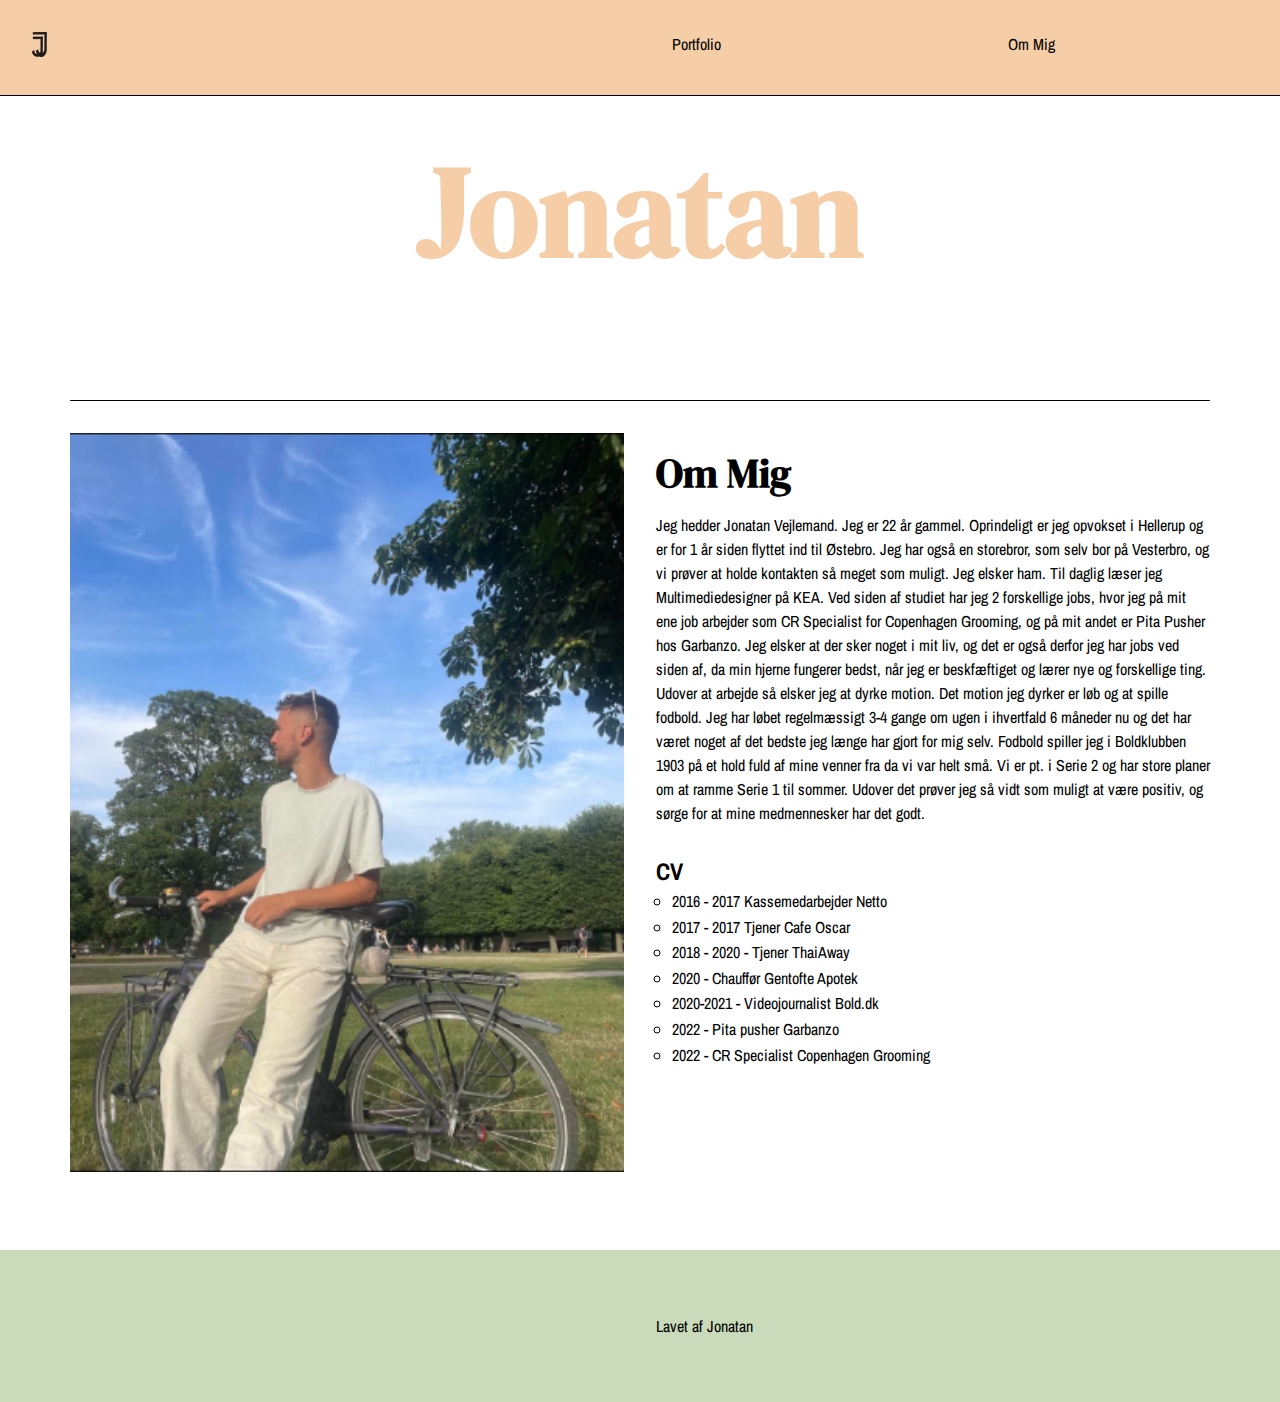
==== ommig.html @ 3b8036e1 "kladde" ====
<!DOCTYPE html>
<html>
  <!-- 
    #Coding reads from top to the bottom#
   
    Load styles first in this order, to overwrite potential styles on pages:
        - reset.css 
        - main.css
        - {page}.css

    Create HTML 

    Load JavaScript in this order, to overwrite potential functions on pages: 
        - main.js
        - {page}.js
    -->
  <head>
    <!-- UTF-8 is the language code, with æøå -->
    <meta charset="UTF-8" />
    <!-- Title desfines the title of the tap-->
    <title>Jonatan</title>
    <!-- Meta description is the description of your website for link and SEO -->
    <meta name="description" content="Multimedie designer KEA" />
    <!-- Meta viewport - is alway good to add to align all mobile browsers -->
    <meta name="viewport" content="width=device-width, initial-scale=1.0" />
    <!-- Stylesheets goes here -->
    <link rel="preconnect" href="https://fonts.googleapis.com" />
    <link rel="preconnect" href="https://fonts.gstatic.com" crossorigin />
    <link href="https://fonts.googleapis.com/css2?family=Archivo+Narrow:wght@400;500&family=DM+Serif+Display&display=swap" rel="stylesheet" />
    <link rel="stylesheet" href="style/reset.css" />
    <link rel="stylesheet" href="style/main.css" />
    <link rel="stylesheet" href="style/ommig.css" />
  </head>
  <body>
    <nav>
      <div id="navigation" class="flex-wrap">
        <div class="flex-wrap-50">
          <a href="index.html"><img src="images/Asset2.png" alt="Asset2" /> </a>
        </div>
        <div class="flex-wrap-25"><a href="portfolio.html">Portfolio</a></div>
        <div class="flex-wrap-25"><a href="ommig.html">Om Mig</a></div>
      </div>
      <div id="burger">
        <img class="burgericon" src="images/menu.png" alt="burgermenu" />
      </div>
    </nav>
    <div id="app">
      <div class="hero">
        <div class="grid"><h1 class="fersken-font">Jonatan</h1></div>
      </div>

      <div class="flex-wrap border-top intro">
        <div class="flex-wrap-50 padding-md">
          <img src="images/portraet.png" alt="Portraet" />
        </div>
        <div class="flex-wrap-50 padding-md">
          <h2 class="margin-sm">Om Mig</h2>
          <p>
            Jeg hedder Jonatan Vejlemand. Jeg er 22 år gammel. Oprindeligt er jeg opvokset i Hellerup og er for 1 år siden flyttet ind til Østebro. Jeg har også en storebror, som selv bor på Vesterbro, og vi prøver at holde kontakten så meget som muligt. Jeg elsker ham. Til daglig læser jeg Multimediedesigner på KEA. Ved siden af studiet har jeg 2 forskellige jobs, hvor jeg på mit ene job arbejder som CR Specialist for Copenhagen Grooming, og på mit andet er Pita Pusher hos Garbanzo. Jeg elsker at der sker noget i mit liv, og det er også derfor jeg har jobs ved siden af, da min hjerne fungerer bedst, når jeg er beskfæftiget og lærer nye og forskellige ting. Udover at arbejde så elsker jeg at dyrke motion. Det motion jeg dyrker er løb og at spille fodbold. Jeg har løbet regelmæssigt 3-4
            gange om ugen i ihvertfald 6 måneder nu og det har været noget af det bedste jeg længe har gjort for mig selv. Fodbold spiller jeg i Boldklubben 1903 på et hold fuld af mine venner fra da vi var helt små. Vi er pt. i Serie 2 og har store planer om at ramme Serie 1 til sommer. Udover det prøver jeg så vidt som muligt at være positiv, og sørge for at mine medmennesker har det godt.
          </p>
          <h4>CV</h4>
          <ul>
            <li><b> 2016 - 2017 Kassemedarbejder Netto</b></li>
            <li>2017 - 2017 Tjener Cafe Oscar</li>
            <li>2018 - 2020 - Tjener ThaiAway</li>
            <li>2020 - Chauffør Gentofte Apotek</li>
            <li>2020-2021 - Videojournalist Bold.dk</li>
            <li>2022 - Pita pusher Garbanzo</li>
            <li>2022 - CR Specialist Copenhagen Grooming</li>
          </ul>
        </div>
      </div>
    </div>
    <footer class="padding-xl">
      <div class="flex-wrap">
        <div class="flex-wrap-50"></div>
        <div class="flex-wrap-50">Lavet af Jonatan</div>
      </div>
    </footer>
    <!-- JavaScript goes here-->
    <script src="javascript/main.js"></script>
  </body>
</html>
---- style/main.css ----
/*
  Main stylesheet - Used for all global styles
*/

/* Desktop styles */

@import url("https://fonts.googleapis.com/css2?family=Archivo+Narrow:wght@400;500&family=DM+Serif+Display&display=swap");

html,
body {
  font-family: "Archivo Narrow", sans-serif;
  font-size: 16px;
  line-height: 1.5em;
  font-weight: 400;
}
a {
  font-family: "Archivo Narrow", sans-serif;
  text-decoration: none;
  color: black;
  cursor: pointer;
}
a:hover {
  color: #c9dbba;
  transition: color 0.5s ease-out;
}
/*
 Font styles
*/

p {
  font-family: "Archivo Narrow", sans-serif;
  font-size: 1rem;
  line-height: 1.5em;
  font-weight: 400;
}

h1 {
  font-family: "DM Serif Display", serif;
  font-weight: bold;
  font-size: 8rem;
  line-height: 1.2em;
}

h2 {
  font-family: "DM Serif Display", serif;
  font-weight: bold;
  font-size: 2.5rem;
  line-height: 1.2em;
}

h3 {
  font-family: "Archivo Narrow", sans-serif;
  font-weight: bold;
  font-size: 2rem;
  line-height: 1.2em;
}
h4 {
  font-family: "Archivo Narrow", sans-serif;
  font-weight: bold;
  font-size: 1.5rem;
  line-height: 1.2em;
}
/*
 ### COLORS ###
 background-color: {color};
 color: {text-color}
*/

.border-top {
  border-top: 1px solid black;
}
.oliven-font {
  color: #dcdba8;
}
.oliven-bg {
  background-color: #dcdba8;
  color: white;
}
.blue-font {
  color: #75dbcd;
}
.blue-bg {
  background-color: #75dbcd;
  color: white;
}
.green-font {
  color: #c9dbba;
}
.green-bg {
  background-color: #c9dbba;
  color: white;
}
.fersken-font {
  color: #f5cda7;
}
.fersken-bg {
  background-color: #f5cda7;
  color: white;
}
.red-font {
  color: #faa381;
}
.red-bg {
  background-color: #faa381;
  color: white;
}
/*
  ### GRID ###
*/

.grid {
  display: block;
  gap: 2rem;
  width: 90%;
  max-width: 1140px;
  margin: auto;

  margin-bottom: 20px;
}
.flex-wrap {
  display: flex;
  gap: 2rem;
  width: 90%;
  max-width: 1140px;
  margin: auto;
  margin-top: 40px;
  margin-bottom: 40px;
}

.flex-wrap-50 {
  width: 50%;
}

.flex-wrap-33 {
  width: 33.33%;
}
.flex-wrap-25 {
  width: 25%;
}
#app {
  opacity: 0;
}
#app.loaded {
  opacity: 1;
  transition: all 0.5s;
}
/*Nav
*/
.logo {
  font-size: 16px;
}
nav {
  position: fixed;
  top: 0;
  left: 0;
  width: 100%;
}
#navigation {
  width: 100%;
  overflow: hidden;
  background-color: #f5cda7;
  border-bottom: 1px solid black;
  font-family: "DM Serif Display", serif;
  padding: 0;
  max-width: unset;
  padding: 2rem;
}
#navigation.open {
  width: 100%;
}
#burger {
  display: none;
  width: 1.5rem;
  height: 1.5rem;
  background-color: white;
  position: fixed;
  top: 2rem;
  right: 2rem;
  padding: 0.5rem;
  border-radius: 50%;
}
.burgericon {
  width: 100%;
}
nav .flex-wrap {
  margin-top: 0;
  margin-bottom: 0;
}
/*Footer
*/
footer {
  background-color: #c9dbba;
  display: block;
}
footer .flex-wrap {
  margin-top: 0;
  margin-bottom: 0;
}
/*
  ### SPACING ###
  (Padding, Margin)
*/
.padding-sm {
  padding: 1rem;
}

.padding-md {
  padding: 2rem;
}

.padding-xl {
  padding: 4rem;
}

.margin-sm {
  margin: 1rem;
}

.margin-md {
  margin: 2rem;
}

.margin-xl {
  margin: 4rem;
}
.btn {
  display: inline-block;
  outline: none;
  border: none;
  padding-left: 2rem;
  padding-right: 2rem;
  padding-top: 1rem;
  padding-bottom: 1rem;
  margin-top: 2rem;
  margin-bottom: 2rem;
  cursor: pointer;
}
.btn-primary {
  background-color: #faa381;
}
.btn-primary:hover {
  background-color: #c9dbba;
  color: white;
  transition: all 0.5s;
}
.btn-secondary {
  background-color: white;
}
/* Mobile styles */
@media screen and (max-width: 1260px) {
  h1,
  .h1 {
    font-size: 5rem;
  }
}
@media screen and (max-width: 767px) {
  .flex-wrap {
    display: block;
  }

  .flex-wrap-50 {
    width: 100%;
  }

  .flex-wrap-33 {
    width: 100%;
  }

  .margin,
  .padding {
    width: 100%;
  }

  .padding-sm {
    padding: 5px;
  }

  .padding-md {
    padding: 15px;
  }

  .padding-xl {
    padding: 20px;
  }
  p,
  .p {
    font-size: 1rem;
  }

  h1,
  .h1 {
    font-size: 4rem;
  }

  h2,
  .h2 {
    font-size: 1.5rem;
  }

  h3,
  .h3 {
    font-size: 1.25rem;
  }
  #navigation {
    width: 0;
    overflow: hidden;
    background-color: #f5cda7;
    border-bottom: 1px solid black;
    font-family: "DM Serif Display", serif;
    padding: 0;
    max-width: unset;
    transition: margin-top 0.5s;
    margin-top: -200px;
  }
  #burger {
    display: block;

    background-color: white;
    position: fixed;
    top: 2rem;
    right: 2rem;
  }
  #navigation.open {
    width: 100%;
    padding: 2rem;
    margin-top: 0px;
  }
}

/*
  ####################
  ### EXTRA NOTES ####
  ####################


  # CSS Selectors #
  - HTML Tags eks: <p>, <h1>, <div>
  - Classes eks: .margin-md, .padding-sm
  - ID (ONLY ONE EACH PAGE): #thisIsAnId



  # Nested styles and HTML #
  Nested styles is when you take the HTML like this:

  <button>
    <p>
      text
    </p>
  </button>

  And then you overwrite the default styles you've already done on <p>

  it looks like this:

  button p {
    something different style than the normal <p>
  }

*/
---- style/ommig.css ----
.hero {
  width: 100%;
  height: 40vh;

  background-size: cover;
  background-attachment: fixed;
  text-align: center;
}
.hero .grid {
  padding-top: 15vh;
}
.intro .margin-sm {
  margin-left: 0px;
  margin-right: 0px;
}
.intro .padding-md {
  padding-left: 0px;
  padding-right: 0px;
}
.intro img {
  width: 100%;
}
li {
  list-style-type: circle;
  margin-left: 1rem;
  margin-top: 0.1rem;
  margin-bottom: 0.1rem;
}
h4 {
  margin-top: 2rem;
  margin-bottom: 0.2rem;
}
@media screen and (max-width: 767px) {
  .hero {
    height: 20vh;
  }
  .hero .grid {
    padding-top: 10vh;
  }
}
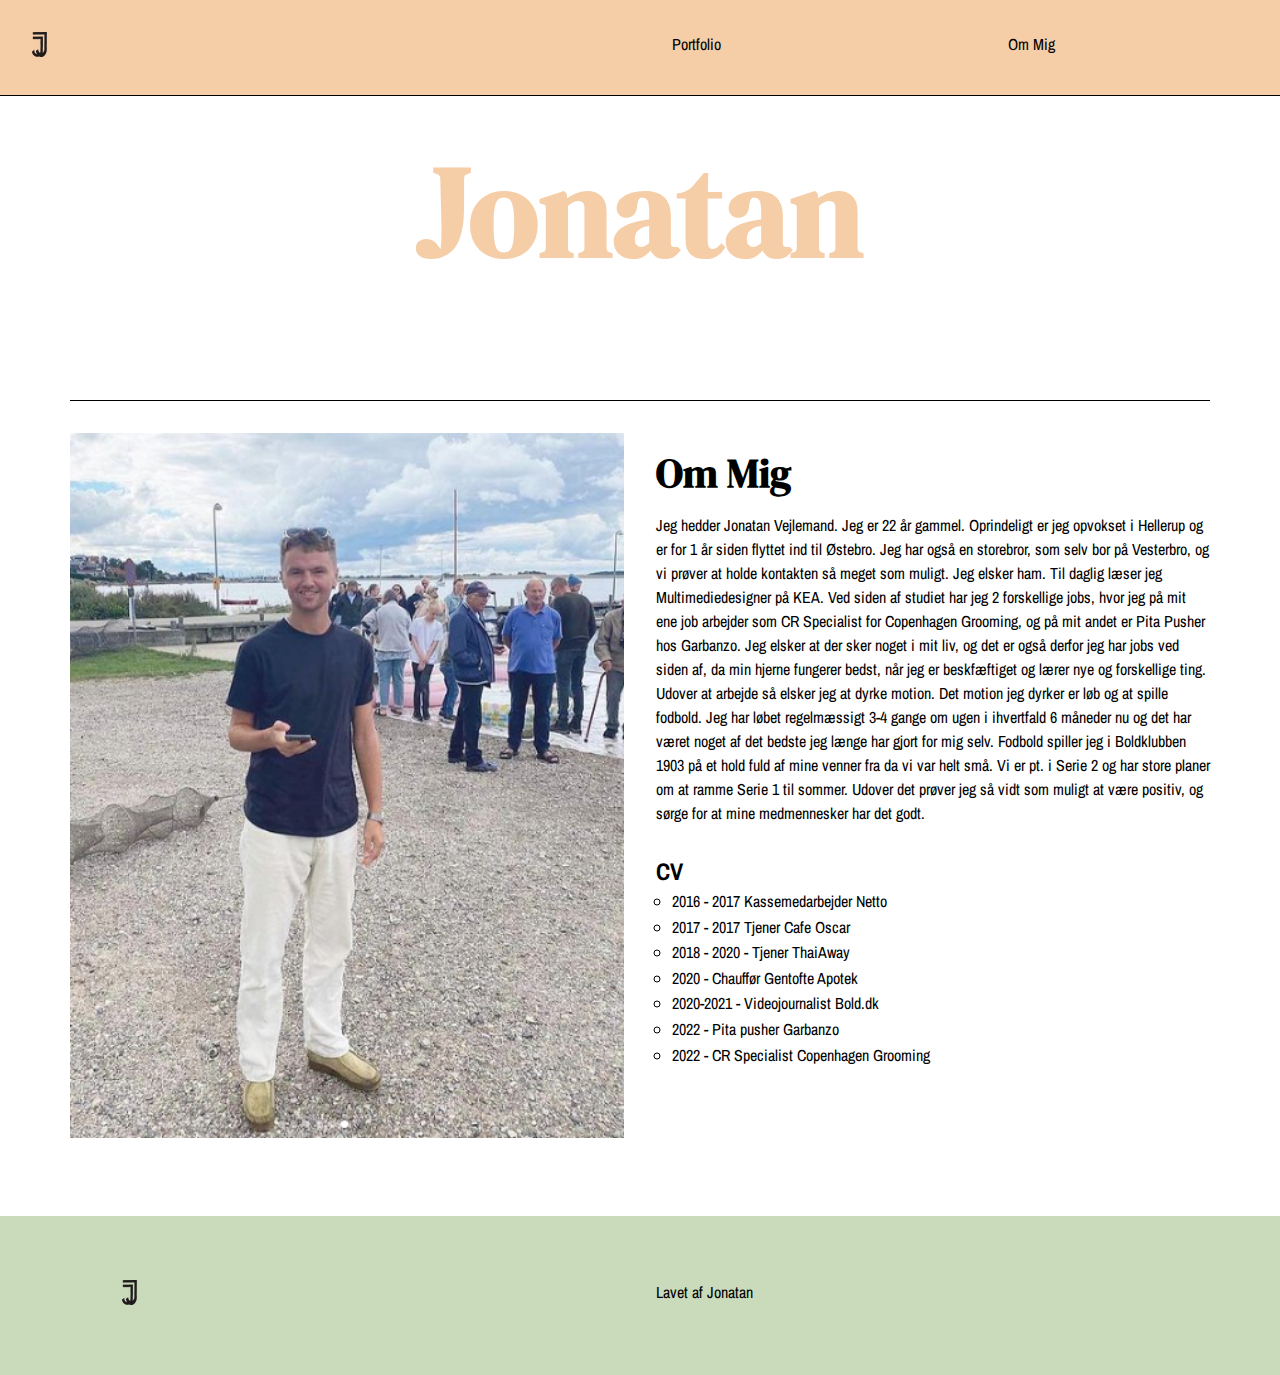
==== commit 8f34a6cd: "logo på siderne" ====
--- a/ommig.html
+++ b/ommig.html
@@ -51,7 +51,7 @@
 
       <div class="flex-wrap border-top intro">
         <div class="flex-wrap-50 padding-md">
-          <img src="images/portraet.png" alt="Portraet" />
+          <img src="images/mig.png" alt="Portraet" />
         </div>
         <div class="flex-wrap-50 padding-md">
           <h2 class="margin-sm">Om Mig</h2>
@@ -74,7 +74,10 @@
     </div>
     <footer class="padding-xl">
       <div class="flex-wrap">
-        <div class="flex-wrap-50"></div>
+        <div class="flex-wrap-50">
+          <a href="index.html"><img src="images/Asset2.png" alt="Asset2" /> </a>
+        </div>
+
         <div class="flex-wrap-50">Lavet af Jonatan</div>
       </div>
     </footer>
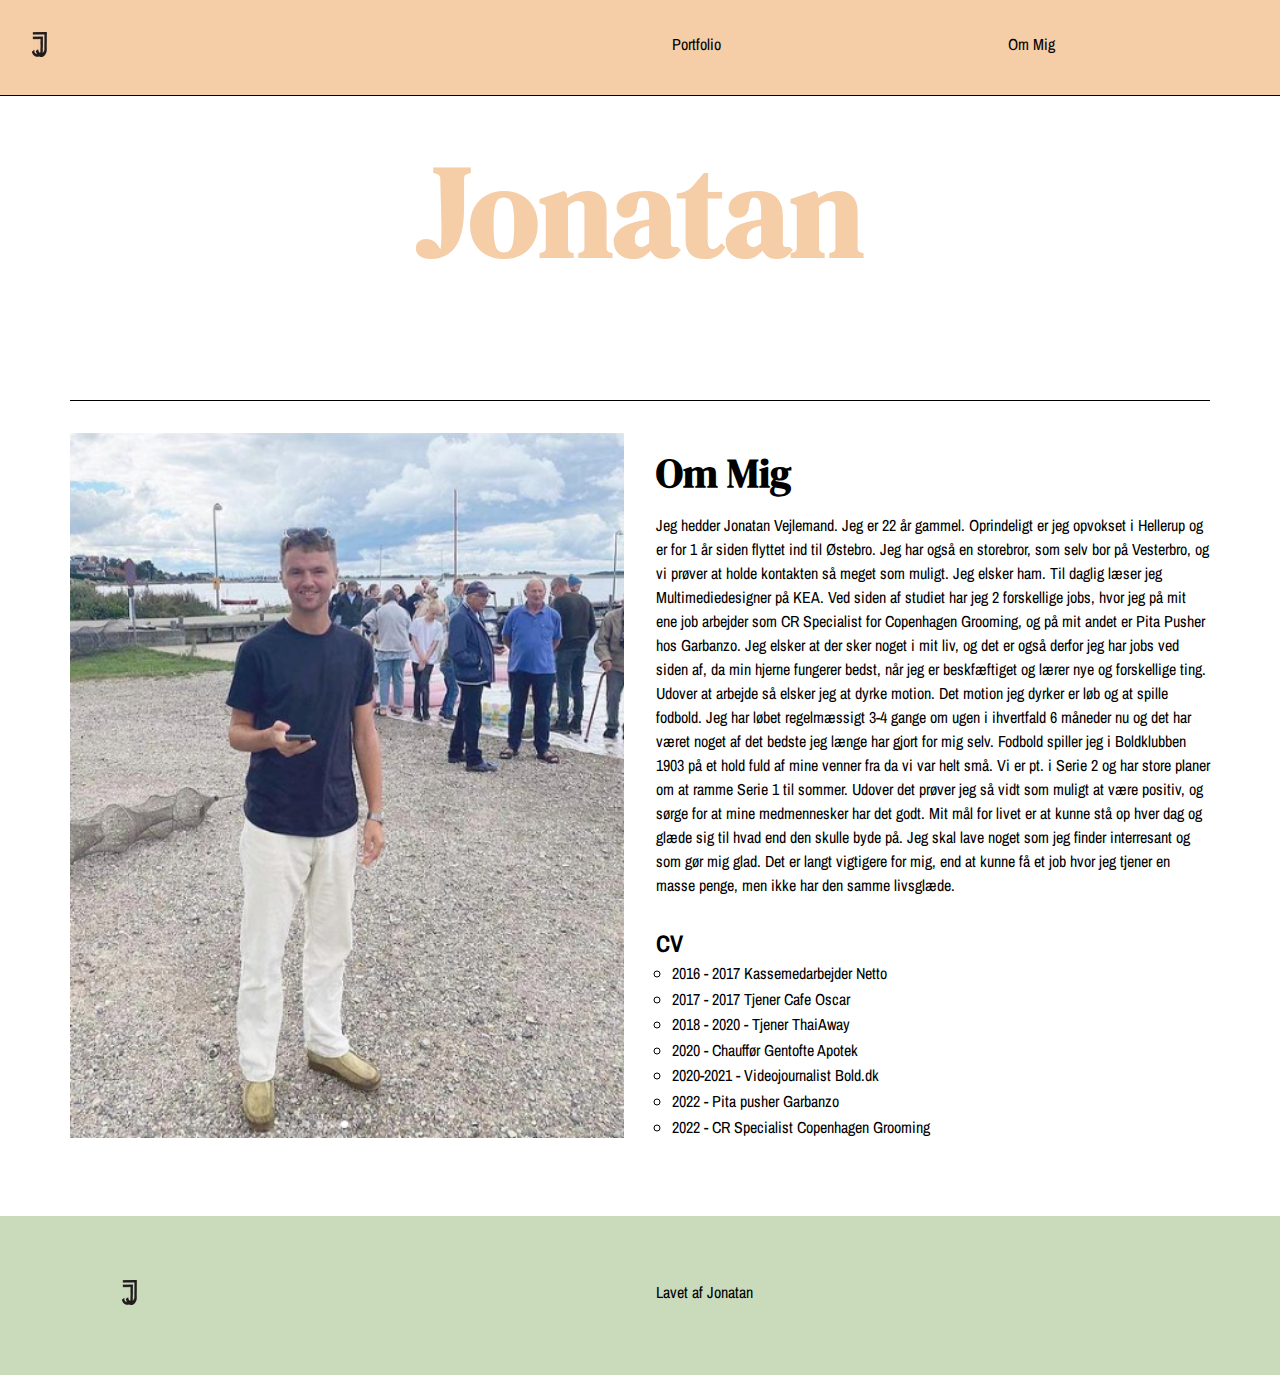
==== commit 400fdb95: "meta name robots" ====
--- a/ommig.html
+++ b/ommig.html
@@ -23,6 +23,7 @@
     <meta name="description" content="Multimedie designer KEA" />
     <!-- Meta viewport - is alway good to add to align all mobile browsers -->
     <meta name="viewport" content="width=device-width, initial-scale=1.0" />
+    <meta name="robots" content="noindex" />
     <!-- Stylesheets goes here -->
     <link rel="preconnect" href="https://fonts.googleapis.com" />
     <link rel="preconnect" href="https://fonts.gstatic.com" crossorigin />
@@ -57,7 +58,7 @@
           <h2 class="margin-sm">Om Mig</h2>
           <p>
             Jeg hedder Jonatan Vejlemand. Jeg er 22 år gammel. Oprindeligt er jeg opvokset i Hellerup og er for 1 år siden flyttet ind til Østebro. Jeg har også en storebror, som selv bor på Vesterbro, og vi prøver at holde kontakten så meget som muligt. Jeg elsker ham. Til daglig læser jeg Multimediedesigner på KEA. Ved siden af studiet har jeg 2 forskellige jobs, hvor jeg på mit ene job arbejder som CR Specialist for Copenhagen Grooming, og på mit andet er Pita Pusher hos Garbanzo. Jeg elsker at der sker noget i mit liv, og det er også derfor jeg har jobs ved siden af, da min hjerne fungerer bedst, når jeg er beskfæftiget og lærer nye og forskellige ting. Udover at arbejde så elsker jeg at dyrke motion. Det motion jeg dyrker er løb og at spille fodbold. Jeg har løbet regelmæssigt 3-4
-            gange om ugen i ihvertfald 6 måneder nu og det har været noget af det bedste jeg længe har gjort for mig selv. Fodbold spiller jeg i Boldklubben 1903 på et hold fuld af mine venner fra da vi var helt små. Vi er pt. i Serie 2 og har store planer om at ramme Serie 1 til sommer. Udover det prøver jeg så vidt som muligt at være positiv, og sørge for at mine medmennesker har det godt.
+            gange om ugen i ihvertfald 6 måneder nu og det har været noget af det bedste jeg længe har gjort for mig selv. Fodbold spiller jeg i Boldklubben 1903 på et hold fuld af mine venner fra da vi var helt små. Vi er pt. i Serie 2 og har store planer om at ramme Serie 1 til sommer. Udover det prøver jeg så vidt som muligt at være positiv, og sørge for at mine medmennesker har det godt. Mit mål for livet er at kunne stå op hver dag og glæde sig til hvad end den skulle byde på. Jeg skal lave noget som jeg finder interresant og som gør mig glad. Det er langt vigtigere for mig, end at kunne få et job hvor jeg tjener en masse penge, men ikke har den samme livsglæde.
           </p>
           <h4>CV</h4>
           <ul>
